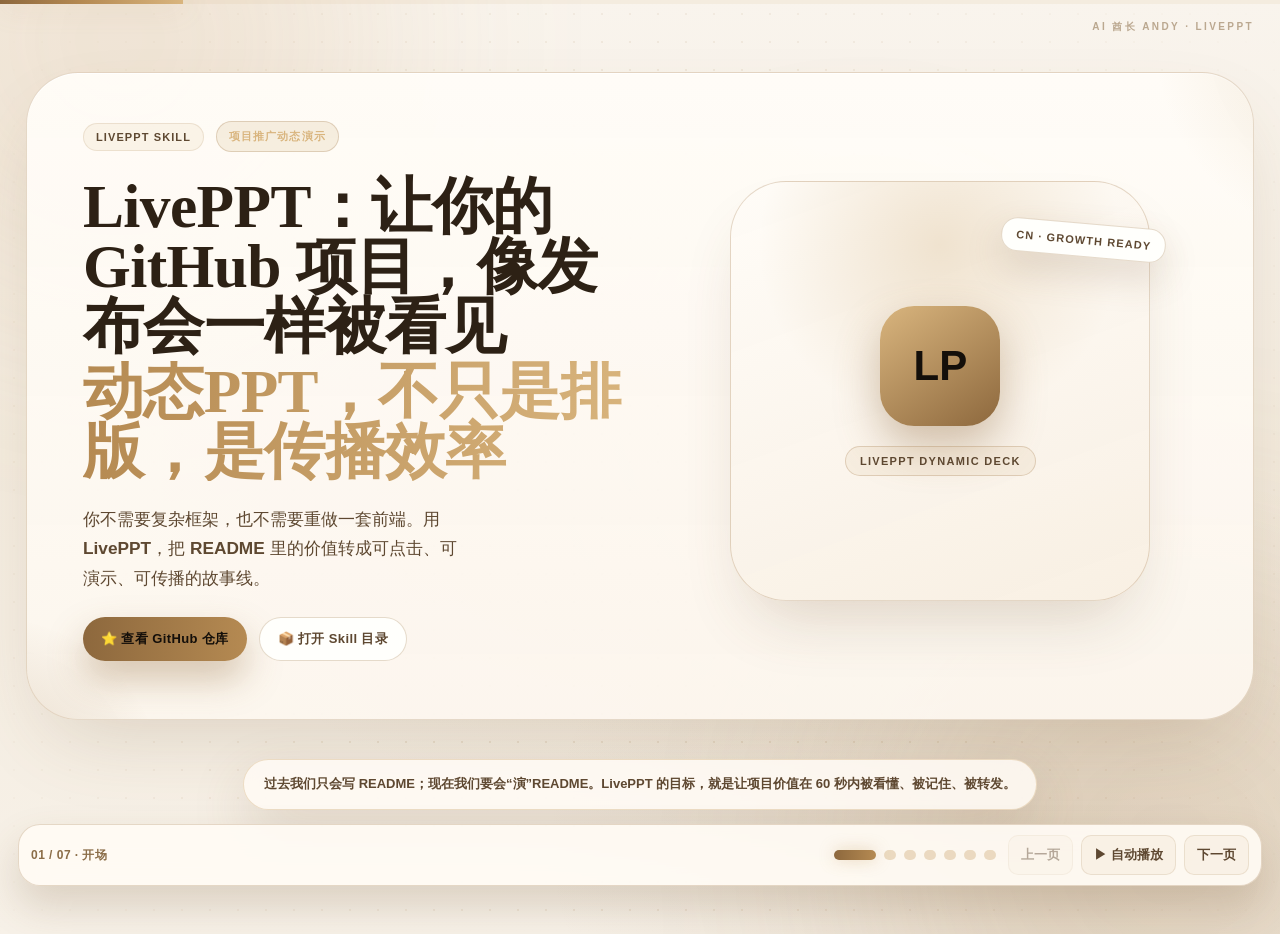
==== skills/public/LivePPT/demos/liveppt-promo/index.html @ 7dd9c33b "feat: rename skill to LivePPT and refresh demo to ivory luxe style" ====
<!doctype html>
<html lang="zh-CN">
  <head>
    <meta charset="UTF-8" />
    <meta name="viewport" content="width=device-width, initial-scale=1.0" />
    <title>LivePPT · 项目推广动态演示（Ivory Luxe）</title>
    <link rel="stylesheet" href="./styles.css" />
  </head>
  <body>
    <div id="app" class="deck" tabindex="0">
      <div class="bg-blob blob-a"></div>
      <div class="bg-blob blob-b"></div>
      <div class="bg-blob blob-c"></div>
      <div class="grid-dots"></div>

      <div class="watermark">AI 酋长 Andy · LivePPT</div>

      <div class="top-progress">
        <div id="progressBar"></div>
      </div>

      <main id="slideRoot" class="slide-root"></main>

      <div class="script-footer">
        <div id="scriptFooter" class="script-bubble"></div>
      </div>

      <footer class="bottom-toolbar">
        <div id="stepHint" class="step-hint"></div>
        <div id="dotNav" class="dot-nav" aria-label="步骤导航"></div>
        <div class="controls">
          <button id="prevBtn" type="button">上一页</button>
          <button id="playBtn" type="button">▶ 自动播放</button>
          <button id="nextBtn" type="button">下一页</button>
        </div>
      </footer>
    </div>

    <script src="./script.js"></script>
  </body>
</html>
---- skills/public/LivePPT/demos/liveppt-promo/styles.css ----
:root {
  color-scheme: light;
  --lp-bg: #f8f4ee;
  --lp-bg-soft: #efe6d9;
  --lp-bg-accent: #e7d7c3;
  --lp-surface: rgba(255, 251, 245, 0.92);
  --lp-surface-strong: rgba(255, 255, 252, 0.98);
  --lp-line: rgba(160, 122, 75, 0.28);
  --lp-line-soft: rgba(160, 122, 75, 0.16);
  --lp-text: #2d2115;
  --lp-text-soft: #5e4831;
  --lp-text-muted: #8b6d48;
  --lp-accent: #b58a52;
  --lp-accent-strong: #d9b57e;
  --lp-accent-deep: #8d683d;
  --lp-success: #5f8d68;
  --lp-danger: #a45f4d;
  --lp-font-display: "Bodoni MT", "Didot", "Songti SC", "Times New Roman", serif;
  --lp-font-body: "Avenir Next", "PingFang SC", "Microsoft YaHei", "Noto Sans SC", sans-serif;
}

* {
  box-sizing: border-box;
}

html,
body {
  margin: 0;
  min-height: 100%;
}

body {
  background: var(--lp-bg);
  font-family: var(--lp-font-body);
  color: var(--lp-text);
}

.deck {
  --mx: 50%;
  --my: 50%;
  position: relative;
  width: 100%;
  min-height: 100vh;
  overflow: hidden;
  background:
    radial-gradient(760px 540px at var(--mx) var(--my), rgba(181, 138, 82, 0.14), transparent 64%),
    radial-gradient(780px 560px at 84% 90%, rgba(141, 104, 61, 0.14), transparent 68%),
    linear-gradient(180deg, #f9f4ed 0%, #f4ecdf 48%, #f7f1e8 100%);
}

.bg-blob {
  position: absolute;
  border-radius: 999px;
  pointer-events: none;
  filter: blur(120px);
  opacity: 0.62;
}

.blob-a {
  top: -220px;
  left: -140px;
  width: 520px;
  height: 520px;
  background: rgba(189, 145, 86, 0.26);
  animation: floatA 11s ease-in-out infinite;
}

.blob-b {
  right: -200px;
  bottom: -230px;
  width: 620px;
  height: 620px;
  background: rgba(169, 125, 73, 0.24);
  animation: floatB 13s ease-in-out infinite;
}

.blob-c {
  right: 20%;
  top: 24%;
  width: 320px;
  height: 320px;
  background: rgba(215, 181, 127, 0.14);
  animation: floatC 15s ease-in-out infinite;
}

.grid-dots {
  position: absolute;
  inset: 0;
  pointer-events: none;
  opacity: 0.38;
  background-image: radial-gradient(rgba(160, 122, 75, 0.35) 1px, transparent 1px);
  background-size: 28px 28px;
  mask-image: radial-gradient(circle at 50% 55%, black 40%, transparent 100%);
}

.watermark {
  position: absolute;
  top: 20px;
  right: 26px;
  z-index: 30;
  font-size: 10px;
  font-weight: 800;
  letter-spacing: 0.24em;
  text-transform: uppercase;
  color: var(--lp-text-muted);
  opacity: 0.56;
  user-select: none;
  pointer-events: none;
}

.top-progress {
  position: absolute;
  top: 0;
  left: 0;
  width: 100%;
  height: 4px;
  z-index: 40;
  background: rgba(201, 163, 106, 0.1);
}

#progressBar {
  width: 0;
  height: 100%;
  background: linear-gradient(90deg, var(--lp-accent-deep) 0%, var(--lp-accent) 45%, var(--lp-accent-strong) 100%);
  box-shadow: 0 0 28px rgba(201, 163, 106, 0.42);
  transition: width 420ms cubic-bezier(0.2, 0.8, 0.2, 1);
}

.slide-root {
  position: relative;
  min-height: 100vh;
  padding: 72px 26px 214px;
  display: flex;
  align-items: center;
  justify-content: center;
}

.slide-shell {
  position: relative;
  width: min(1300px, 100%);
  min-height: 72vh;
  border-radius: 52px;
  padding: 48px 56px;
  border: 1px solid var(--lp-line);
  background: linear-gradient(180deg, rgba(255, 252, 247, 0.97) 0%, rgba(252, 246, 238, 0.95) 100%);
  box-shadow:
    0 34px 84px -24px rgba(109, 79, 47, 0.2),
    inset 0 1px 0 rgba(255, 255, 255, 0.8);
  overflow: hidden;
}

.slide-shell::before {
  content: "";
  position: absolute;
  top: -38%;
  right: -26%;
  width: 420px;
  height: 420px;
  border-radius: 999px;
  background: radial-gradient(circle, rgba(201, 163, 106, 0.24) 0%, transparent 70%);
  pointer-events: none;
}

.slide-shell::after {
  content: "";
  position: absolute;
  left: -18%;
  bottom: -40%;
  width: 360px;
  height: 360px;
  border-radius: 999px;
  background: radial-gradient(circle, rgba(138, 98, 53, 0.24) 0%, transparent 72%);
  pointer-events: none;
}

.scene-enter {
  animation: sceneIn 760ms cubic-bezier(0.2, 0.82, 0.2, 1) both;
}

.section-tag {
  display: inline-flex;
  align-items: center;
  gap: 8px;
  padding: 8px 14px;
  border-radius: 999px;
  border: 1px solid var(--lp-line);
  background: rgba(201, 163, 106, 0.12);
  color: var(--lp-accent);
  font-size: 11px;
  font-weight: 800;
  letter-spacing: 0.11em;
  text-transform: uppercase;
}

.hero-grid {
  display: grid;
  gap: 36px;
  grid-template-columns: 1.1fr 1fr;
  align-items: center;
  position: relative;
  z-index: 2;
}

.hero-left {
  display: flex;
  flex-direction: column;
  gap: 24px;
}

.hero-meta {
  display: inline-flex;
  align-items: center;
  gap: 12px;
  flex-wrap: wrap;
}

.meta-pill {
  padding: 7px 12px;
  border-radius: 999px;
  font-size: 11px;
  font-weight: 800;
  letter-spacing: 0.1em;
  text-transform: uppercase;
  border: 1px solid var(--lp-line-soft);
  background: rgba(201, 163, 106, 0.1);
  color: var(--lp-text-soft);
}

.meta-pill.indigo {
  border-color: var(--lp-line);
  background: rgba(201, 163, 106, 0.16);
  color: var(--lp-accent-strong);
}

.hero-title {
  margin: 0;
  font-size: clamp(2.2rem, 4.8vw, 4.8rem);
  letter-spacing: -0.01em;
  line-height: 0.98;
  font-weight: 700;
  color: var(--lp-text);
  font-family: var(--lp-font-display);
}

.hero-title span {
  display: inline-block;
  margin-top: 4px;
  color: transparent;
  background: linear-gradient(90deg, var(--lp-accent), var(--lp-accent-strong));
  -webkit-background-clip: text;
  background-clip: text;
}

.hero-sub {
  margin: 0;
  max-width: 40ch;
  color: var(--lp-text-soft);
  font-size: 1.08rem;
  line-height: 1.7;
  font-weight: 550;
}

.hero-actions {
  display: flex;
  gap: 12px;
  flex-wrap: wrap;
}

.action-btn {
  display: inline-flex;
  align-items: center;
  gap: 8px;
  text-decoration: none;
  border-radius: 999px;
  padding: 12px 18px;
  font-size: 13px;
  font-weight: 800;
  letter-spacing: 0.03em;
  transition: transform 180ms ease, box-shadow 180ms ease;
}

.action-btn.primary {
  background: linear-gradient(90deg, var(--lp-accent-deep), var(--lp-accent));
  color: #140f0a;
  box-shadow: 0 18px 36px rgba(138, 98, 53, 0.35);
}

.action-btn.secondary {
  border: 1px solid var(--lp-line);
  background: var(--lp-surface-strong);
  color: var(--lp-text-soft);
}

.action-btn:hover {
  transform: translateY(-1px);
}

.hero-right {
  position: relative;
  display: flex;
  align-items: center;
  justify-content: center;
}

.hero-logo-card {
  width: min(420px, 90%);
  aspect-ratio: 1;
  border-radius: 56px;
  background: linear-gradient(160deg, rgba(255, 252, 247, 0.98) 0%, rgba(248, 239, 227, 0.96) 100%);
  border: 1px solid var(--lp-line);
  box-shadow: 0 34px 66px -24px rgba(109, 79, 47, 0.24);
  display: flex;
  flex-direction: column;
  align-items: center;
  justify-content: center;
  gap: 20px;
  position: relative;
  overflow: hidden;
}

.hero-logo-card::after {
  content: "";
  position: absolute;
  inset: 0;
  background: radial-gradient(circle at 50% 15%, rgba(201, 163, 106, 0.26), transparent 44%);
}

.logo-mark {
  width: 120px;
  height: 120px;
  border-radius: 34px;
  display: grid;
  place-items: center;
  color: #140f0a;
  font-size: 42px;
  font-weight: 900;
  background: linear-gradient(145deg, var(--lp-accent-strong), var(--lp-accent-deep));
  box-shadow: 0 20px 44px rgba(138, 98, 53, 0.38);
  z-index: 2;
}

.logo-label {
  z-index: 2;
  padding: 8px 14px;
  border-radius: 999px;
  border: 1px solid var(--lp-line);
  background: rgba(201, 163, 106, 0.1);
  color: var(--lp-text-soft);
  font-size: 11px;
  font-weight: 800;
  letter-spacing: 0.12em;
  text-transform: uppercase;
}

.hero-float-badge {
  position: absolute;
  right: 6%;
  top: 10%;
  padding: 10px 14px;
  border-radius: 16px;
  background: var(--lp-surface-strong);
  border: 1px solid var(--lp-line);
  box-shadow: 0 16px 36px rgba(109, 79, 47, 0.18);
  font-size: 11px;
  font-weight: 800;
  color: var(--lp-text-soft);
  letter-spacing: 0.1em;
  text-transform: uppercase;
  transform: rotate(5deg);
}

.pain-header {
  display: flex;
  flex-direction: column;
  gap: 18px;
  align-items: center;
  text-align: center;
  margin-bottom: 30px;
}

.pain-title {
  margin: 0;
  font-size: clamp(2rem, 4vw, 3.8rem);
  line-height: 1.05;
  letter-spacing: -0.01em;
  font-weight: 700;
  color: var(--lp-text);
  font-family: var(--lp-font-display);
}

.pain-title span {
  color: var(--lp-accent);
  text-decoration: underline;
  text-decoration-color: rgba(201, 163, 106, 0.6);
  text-underline-offset: 8px;
}

.simulator-header {
  margin-bottom: 18px;
}

.simulator-title {
  font-size: clamp(1.8rem, 3.2vw, 3rem);
}

.info-grid {
  display: grid;
  gap: 18px;
  grid-template-columns: repeat(3, minmax(0, 1fr));
}

.info-card {
  border-radius: 30px;
  padding: 28px;
  border: 1px solid var(--lp-line);
  background: var(--lp-surface);
  box-shadow: 0 20px 46px -24px rgba(0, 0, 0, 0.46);
  transition: transform 220ms ease, border-color 220ms ease;
}

.info-card:hover {
  transform: translateY(-4px);
  border-color: var(--lp-accent);
}

.info-icon {
  width: 60px;
  height: 60px;
  border-radius: 18px;
  display: grid;
  place-items: center;
  font-size: 28px;
  margin-bottom: 16px;
  background: rgba(201, 163, 106, 0.14);
  color: var(--lp-accent-strong);
}

.info-title {
  margin: 0 0 10px;
  font-size: 1.46rem;
  letter-spacing: -0.02em;
  font-weight: 700;
  color: var(--lp-text);
  font-family: var(--lp-font-display);
}

.info-text {
  margin: 0;
  color: var(--lp-text-soft);
  line-height: 1.72;
  font-size: 0.95rem;
  font-weight: 550;
}

.split-grid {
  display: grid;
  gap: 26px;
  grid-template-columns: 1fr 1fr;
  align-items: stretch;
}

.copy-column {
  display: flex;
  flex-direction: column;
  gap: 22px;
}

.big-title {
  margin: 0;
  font-size: clamp(2rem, 4vw, 3.9rem);
  line-height: 1.02;
  letter-spacing: -0.01em;
  font-weight: 700;
  color: var(--lp-text);
  font-family: var(--lp-font-display);
}

.big-title span {
  color: var(--lp-accent);
}

.lead {
  margin: 0;
  font-size: 1.03rem;
  color: var(--lp-text-soft);
  line-height: 1.75;
  font-weight: 550;
}

.usecase-title {
  margin-top: 14px;
}

.usecase-subtitle {
  margin-top: 10px;
}

.feature-list {
  margin: 2px 0 0;
  padding: 0;
  list-style: none;
  display: flex;
  flex-direction: column;
  gap: 14px;
}

.feature-list li {
  border-radius: 18px;
  border: 1px solid var(--lp-line-soft);
  background: rgba(201, 163, 106, 0.08);
  padding: 14px 16px;
  color: var(--lp-text-soft);
  line-height: 1.55;
  font-size: 0.93rem;
  box-shadow: 0 8px 20px rgba(0, 0, 0, 0.24);
}

.terminal-card {
  display: flex;
  flex-direction: column;
  border-radius: 28px;
  overflow: hidden;
  border: 1px solid var(--lp-line);
  background: var(--lp-surface-strong);
  box-shadow: 0 30px 56px -26px rgba(109, 79, 47, 0.18);
}

.terminal-head {
  background: rgba(248, 240, 229, 0.92);
  border-bottom: 1px solid var(--lp-line-soft);
  padding: 12px 16px;
  display: flex;
  align-items: center;
  gap: 8px;
}

.term-dot {
  width: 10px;
  height: 10px;
  border-radius: 999px;
}

.term-dot.red {
  background: #d7846f;
}

.term-dot.yellow {
  background: #e7be72;
}

.term-dot.green {
  background: #9dcba5;
}

.term-title {
  margin-left: 8px;
  font-size: 11px;
  color: var(--lp-accent-deep);
  letter-spacing: 0.13em;
  text-transform: uppercase;
  font-family: "JetBrains Mono", "SFMono-Regular", Menlo, Monaco, monospace;
}

.terminal-body {
  padding: 20px;
  font-family: "JetBrains Mono", "SFMono-Regular", Menlo, Monaco, monospace;
  font-size: 12.5px;
  line-height: 1.72;
  color: var(--lp-text-soft);
  overflow: auto;
  height: 100%;
}

.terminal-body .line-muted {
  color: var(--lp-text-muted);
}

.terminal-body .line-cmd {
  color: var(--lp-accent-strong);
  font-weight: 700;
}

.terminal-body .line-good {
  color: var(--lp-success);
  font-weight: 700;
}

.terminal-body .line-note {
  color: var(--lp-accent-deep);
}

.sim-grid {
  position: relative;
  z-index: 2;
  display: grid;
  grid-template-columns: 1.06fr 0.94fr;
  gap: 22px;
}

.template-market {
  border-radius: 34px;
  border: 1px solid var(--lp-line);
  background: var(--lp-surface);
  padding: 20px;
  box-shadow: 0 20px 48px -26px rgba(0, 0, 0, 0.42);
  display: flex;
  flex-direction: column;
  gap: 12px;
}

.market-head {
  display: flex;
  align-items: center;
  gap: 12px;
}

.market-logo {
  width: 44px;
  height: 44px;
  border-radius: 14px;
  display: grid;
  place-items: center;
  font-weight: 900;
  color: #140f0a;
  background: linear-gradient(145deg, var(--lp-accent-strong), var(--lp-accent-deep));
  box-shadow: 0 10px 24px rgba(138, 98, 53, 0.34);
}

.market-head h3 {
  margin: 0;
  font-size: 1.18rem;
  letter-spacing: -0.01em;
  color: var(--lp-text);
  font-family: var(--lp-font-display);
}

.market-head p {
  margin: 3px 0 0;
  color: var(--lp-text-muted);
  font-size: 11px;
  font-family: "JetBrains Mono", "SFMono-Regular", Menlo, Monaco, monospace;
}

.template-list {
  display: flex;
  flex-direction: column;
  gap: 10px;
  margin-top: 8px;
}

.template-item {
  border-radius: 20px;
  border: 1px solid var(--lp-line-soft);
  background: rgba(201, 163, 106, 0.08);
  padding: 14px;
  display: flex;
  justify-content: space-between;
  align-items: center;
  gap: 12px;
  transition: border-color 180ms ease, transform 180ms ease;
}

.template-item:hover {
  border-color: var(--lp-accent);
  transform: translateY(-1px);
}

.template-item.is-installed {
  background: rgba(157, 203, 165, 0.12);
  border-color: rgba(157, 203, 165, 0.48);
}

.template-main {
  min-width: 0;
}

.template-main strong {
  display: block;
  font-size: 14px;
  color: var(--lp-text);
}

.template-main span {
  display: block;
  margin-top: 4px;
  font-size: 11px;
  color: var(--lp-text-muted);
  font-family: "JetBrains Mono", "SFMono-Regular", Menlo, Monaco, monospace;
}

.template-btn {
  border: none;
  border-radius: 999px;
  padding: 9px 14px;
  min-width: 92px;
  font-size: 12px;
  font-weight: 800;
  cursor: pointer;
  transition: transform 160ms ease;
  background: linear-gradient(90deg, var(--lp-accent-deep), var(--lp-accent));
  color: #140f0a;
}

.template-btn:hover:not(:disabled) {
  transform: translateY(-1px);
}

.template-btn:disabled {
  cursor: not-allowed;
  opacity: 0.65;
}

.template-btn.is-loading {
  background: rgba(201, 163, 106, 0.18);
  color: var(--lp-accent-strong);
}

.template-btn.is-installed {
  background: rgba(157, 203, 165, 0.2);
  color: #bfd9c2;
}

.status-panel {
  display: grid;
  grid-template-rows: auto 1fr;
  gap: 12px;
}

.agent-loadout {
  border-radius: 28px;
  border: 1px solid var(--lp-line);
  background: var(--lp-surface);
  padding: 18px;
  box-shadow: 0 18px 40px -25px rgba(0, 0, 0, 0.38);
}

.loadout-head {
  display: flex;
  justify-content: space-between;
  align-items: center;
  gap: 10px;
}

.loadout-head strong {
  font-size: 13px;
  letter-spacing: 0.08em;
  text-transform: uppercase;
  color: var(--lp-text-soft);
}

.online-badge {
  border-radius: 999px;
  padding: 4px 8px;
  border: 1px solid rgba(157, 203, 165, 0.48);
  background: rgba(157, 203, 165, 0.14);
  color: #bfd9c2;
  font-size: 10px;
  font-weight: 800;
  letter-spacing: 0.08em;
}

.loadout-items {
  margin-top: 12px;
  display: flex;
  gap: 10px;
  flex-wrap: wrap;
}

.loadout-chip {
  display: inline-flex;
  align-items: center;
  gap: 7px;
  border-radius: 999px;
  padding: 7px 12px;
  border: 1px solid var(--lp-line-soft);
  background: rgba(201, 163, 106, 0.1);
  color: var(--lp-text-soft);
  font-size: 11px;
  font-weight: 700;
}

.loadout-empty {
  margin-top: 12px;
  color: var(--lp-text-muted);
  font-size: 12px;
  font-style: italic;
}

.log-panel {
  min-height: 0;
}

.log-lines {
  display: flex;
  flex-direction: column;
  gap: 6px;
}

.log-line {
  font-family: "JetBrains Mono", "SFMono-Regular", Menlo, Monaco, monospace;
  font-size: 12px;
  line-height: 1.6;
  color: var(--lp-text-soft);
  animation: fadeLine 360ms ease both;
}

.log-line.cmd {
  color: var(--lp-accent-strong);
  font-weight: 700;
}

.log-line.ok {
  color: var(--lp-success);
}

.log-empty {
  color: var(--lp-text-muted);
  text-align: center;
  margin-top: 46px;
  font-size: 12px;
  font-style: italic;
}

.log-cursor {
  color: var(--lp-accent);
  animation: blink 1s steps(2, start) infinite;
}

.module-head {
  text-align: center;
  margin-bottom: 26px;
}

.module-title {
  margin: 14px 0 0;
  font-size: clamp(2rem, 3.9vw, 3.45rem);
  line-height: 1.05;
  letter-spacing: -0.01em;
  font-weight: 700;
  color: var(--lp-text);
  font-family: var(--lp-font-display);
}

.module-grid {
  display: grid;
  gap: 16px;
  grid-template-columns: repeat(3, minmax(0, 1fr));
}

.module-card {
  border-radius: 28px;
  border: 1px solid var(--lp-line);
  background: var(--lp-surface);
  padding: 22px;
  box-shadow: 0 16px 38px -24px rgba(0, 0, 0, 0.38);
  border-top-width: 7px;
}

.module-card.blue {
  border-top-color: #9a7546;
}

.module-card.indigo {
  border-top-color: #c9a36a;
}

.module-card.purple {
  border-top-color: #e7be72;
}

.module-card h3 {
  margin: 0;
  font-size: 1.34rem;
  letter-spacing: -0.01em;
  color: var(--lp-text);
  font-family: var(--lp-font-display);
}

.module-card p {
  margin: 9px 0 0;
  color: var(--lp-text-soft);
  line-height: 1.7;
  font-size: 0.94rem;
}

.usecase-grid {
  display: grid;
  gap: 22px;
  grid-template-columns: 1.08fr 0.92fr;
  align-items: stretch;
}

.case-list {
  display: flex;
  flex-direction: column;
  gap: 12px;
  margin-top: 16px;
}

.case-item {
  border-radius: 22px;
  border: 1px solid var(--lp-line-soft);
  background: rgba(201, 163, 106, 0.08);
  padding: 16px;
  display: flex;
  gap: 12px;
  box-shadow: 0 14px 34px -24px rgba(0, 0, 0, 0.32);
}

.case-index {
  flex: 0 0 auto;
  width: 36px;
  height: 36px;
  border-radius: 12px;
  background: rgba(201, 163, 106, 0.16);
  color: var(--lp-accent-strong);
  display: grid;
  place-items: center;
  font-size: 13px;
  font-weight: 900;
}

.case-copy h4 {
  margin: 0;
  font-size: 1rem;
  letter-spacing: -0.01em;
  color: var(--lp-text);
  font-family: var(--lp-font-display);
}

.case-copy p {
  margin: 6px 0 0;
  font-size: 0.9rem;
  color: var(--lp-text-soft);
  line-height: 1.64;
}

.summary-stage {
  background: transparent;
  border: none;
  box-shadow: none;
  padding: 0;
}

.summary-stage::before,
.summary-stage::after {
  display: none;
}

.summary-shell {
  width: min(1040px, 100%);
  margin: 0 auto;
  border-radius: 56px;
  border: 1px solid var(--lp-line);
  background: linear-gradient(180deg, rgba(255, 252, 247, 0.98) 0%, rgba(248, 239, 227, 0.95) 100%);
  box-shadow: 0 38px 88px -28px rgba(109, 79, 47, 0.26);
  padding: 56px;
  position: relative;
  overflow: hidden;
}

.summary-shell::after {
  content: "";
  position: absolute;
  top: -120px;
  right: -120px;
  width: 320px;
  height: 320px;
  border-radius: 999px;
  background: radial-gradient(circle, rgba(201, 163, 106, 0.22) 0%, transparent 68%);
}

.summary-title {
  margin: 0;
  text-align: center;
  font-size: clamp(2rem, 4vw, 3.5rem);
  letter-spacing: -0.01em;
  font-weight: 700;
  color: var(--lp-text);
  font-family: var(--lp-font-display);
}

.summary-list {
  margin: 34px 0 0;
  display: flex;
  flex-direction: column;
  gap: 16px;
}

.summary-item {
  border: 1px solid var(--lp-line-soft);
  border-radius: 22px;
  background: rgba(201, 163, 106, 0.08);
  padding: 16px;
  display: flex;
  gap: 12px;
  box-shadow: 0 14px 30px -24px rgba(0, 0, 0, 0.3);
}

.summary-no {
  flex: 0 0 auto;
  width: 38px;
  height: 38px;
  border-radius: 12px;
  display: grid;
  place-items: center;
  color: #140f0a;
  font-size: 13px;
  font-weight: 900;
  background: linear-gradient(145deg, var(--lp-accent-strong), var(--lp-accent-deep));
}

.summary-item p {
  margin: 0;
  color: var(--lp-text-soft);
  line-height: 1.65;
  font-size: 0.98rem;
}

.summary-actions {
  margin-top: 30px;
  display: flex;
  justify-content: center;
  gap: 12px;
  flex-wrap: wrap;
}

.primary-cta {
  border: none;
  border-radius: 999px;
  padding: 14px 24px;
  background: linear-gradient(90deg, var(--lp-accent-deep), var(--lp-accent));
  color: #140f0a;
  font-size: 15px;
  font-weight: 800;
  cursor: pointer;
  box-shadow: 0 16px 32px rgba(138, 98, 53, 0.32);
}

.ghost-cta {
  border-radius: 999px;
  border: 1px solid var(--lp-line);
  padding: 13px 20px;
  background: rgba(201, 163, 106, 0.08);
  color: var(--lp-text-soft);
  text-decoration: none;
  font-size: 14px;
  font-weight: 800;
}

.script-footer {
  position: fixed;
  left: 0;
  right: 0;
  bottom: 90px;
  z-index: 50;
  display: flex;
  justify-content: center;
  pointer-events: none;
  padding: 0 16px;
}

.script-bubble {
  max-width: min(1020px, 100%);
  border-radius: 999px;
  border: 1px solid rgba(201, 163, 106, 0.34);
  background: rgba(255, 251, 245, 0.86);
  backdrop-filter: blur(14px);
  -webkit-backdrop-filter: blur(14px);
  box-shadow: 0 22px 56px rgba(109, 79, 47, 0.18);
  padding: 14px 20px;
  color: var(--lp-text-soft);
  font-size: 13px;
  line-height: 1.6;
  font-weight: 600;
}

.bottom-toolbar {
  position: fixed;
  left: 18px;
  right: 18px;
  bottom: 14px;
  z-index: 60;
  border-radius: 22px;
  border: 1px solid var(--lp-line);
  background: rgba(255, 251, 245, 0.92);
  backdrop-filter: blur(14px);
  -webkit-backdrop-filter: blur(14px);
  box-shadow: 0 20px 40px rgba(109, 79, 47, 0.2);
  padding: 10px 12px;
  display: grid;
  grid-template-columns: 1fr auto auto;
  align-items: center;
  gap: 12px;
}

.step-hint {
  font-size: 12px;
  color: var(--lp-text-muted);
  font-weight: 700;
  letter-spacing: 0.04em;
}

.dot-nav {
  display: inline-flex;
  align-items: center;
  gap: 8px;
}

.dot-nav button {
  width: 10px;
  height: 10px;
  border: none;
  border-radius: 999px;
  background: rgba(201, 163, 106, 0.36);
  cursor: pointer;
  transition: width 230ms ease, background-color 230ms ease;
}

.dot-nav button.is-active {
  width: 42px;
  background: linear-gradient(90deg, var(--lp-accent-deep), var(--lp-accent));
  box-shadow: 0 0 16px rgba(201, 163, 106, 0.42);
}

.controls {
  display: inline-flex;
  gap: 8px;
}

.controls button {
  border-radius: 10px;
  border: 1px solid var(--lp-line-soft);
  background: rgba(201, 163, 106, 0.08);
  color: var(--lp-text-soft);
  font-size: 13px;
  font-weight: 800;
  padding: 10px 12px;
  cursor: pointer;
  transition: transform 150ms ease, border-color 150ms ease;
}

.controls button:hover:not(:disabled) {
  transform: translateY(-1px);
  border-color: var(--lp-accent);
}

.controls button:disabled {
  cursor: not-allowed;
  opacity: 0.45;
}

#playBtn.is-playing {
  background: linear-gradient(90deg, var(--lp-accent-deep), var(--lp-accent));
  color: #140f0a;
  border-color: transparent;
}

@keyframes sceneIn {
  from {
    opacity: 0;
    transform: translateY(28px) scale(0.98);
  }
  to {
    opacity: 1;
    transform: translateY(0) scale(1);
  }
}

@keyframes fadeLine {
  from {
    opacity: 0;
    transform: translateX(8px);
  }
  to {
    opacity: 1;
    transform: translateX(0);
  }
}

@keyframes blink {
  50% {
    opacity: 0;
  }
}

@keyframes floatA {
  0%,
  100% {
    transform: translateY(0) scale(1);
  }
  50% {
    transform: translateY(20px) scale(1.06);
  }
}

@keyframes floatB {
  0%,
  100% {
    transform: translateY(0) translateX(0) scale(1);
  }
  50% {
    transform: translateY(-18px) translateX(-12px) scale(1.05);
  }
}

@keyframes floatC {
  0%,
  100% {
    transform: translateY(0) translateX(0);
  }
  50% {
    transform: translateY(10px) translateX(14px);
  }
}

@media (max-width: 1260px) {
  .slide-shell {
    padding: 36px 36px;
    border-radius: 42px;
  }

  .hero-grid,
  .split-grid,
  .sim-grid,
  .usecase-grid {
    grid-template-columns: 1fr;
  }

  .hero-right {
    order: -1;
  }

  .hero-logo-card {
    max-width: 360px;
  }

  .info-grid,
  .module-grid {
    grid-template-columns: repeat(2, minmax(0, 1fr));
  }
}

@media (max-width: 900px) {
  .slide-root {
    padding: 70px 14px 230px;
  }

  .slide-shell {
    border-radius: 30px;
    padding: 24px;
    min-height: auto;
  }

  .hero-title,
  .pain-title,
  .big-title,
  .module-title,
  .summary-title {
    letter-spacing: -0.02em;
  }

  .info-grid,
  .module-grid {
    grid-template-columns: 1fr;
  }

  .summary-shell {
    padding: 30px 22px;
    border-radius: 32px;
  }

  .script-footer {
    bottom: 104px;
  }

  .script-bubble {
    border-radius: 20px;
    font-size: 12px;
  }

  .bottom-toolbar {
    left: 10px;
    right: 10px;
    grid-template-columns: 1fr;
    gap: 10px;
  }

  .dot-nav {
    justify-content: center;
  }

  .controls {
    justify-content: stretch;
  }

  .controls button {
    flex: 1;
  }

  .watermark {
    right: 16px;
    top: 14px;
  }
}

@media (prefers-reduced-motion: reduce) {
  .scene-enter,
  .bg-blob,
  #progressBar,
  .info-card,
  .template-item,
  .dot-nav button,
  .controls button,
  .action-btn {
    animation: none !important;
    transition: none !important;
  }
}
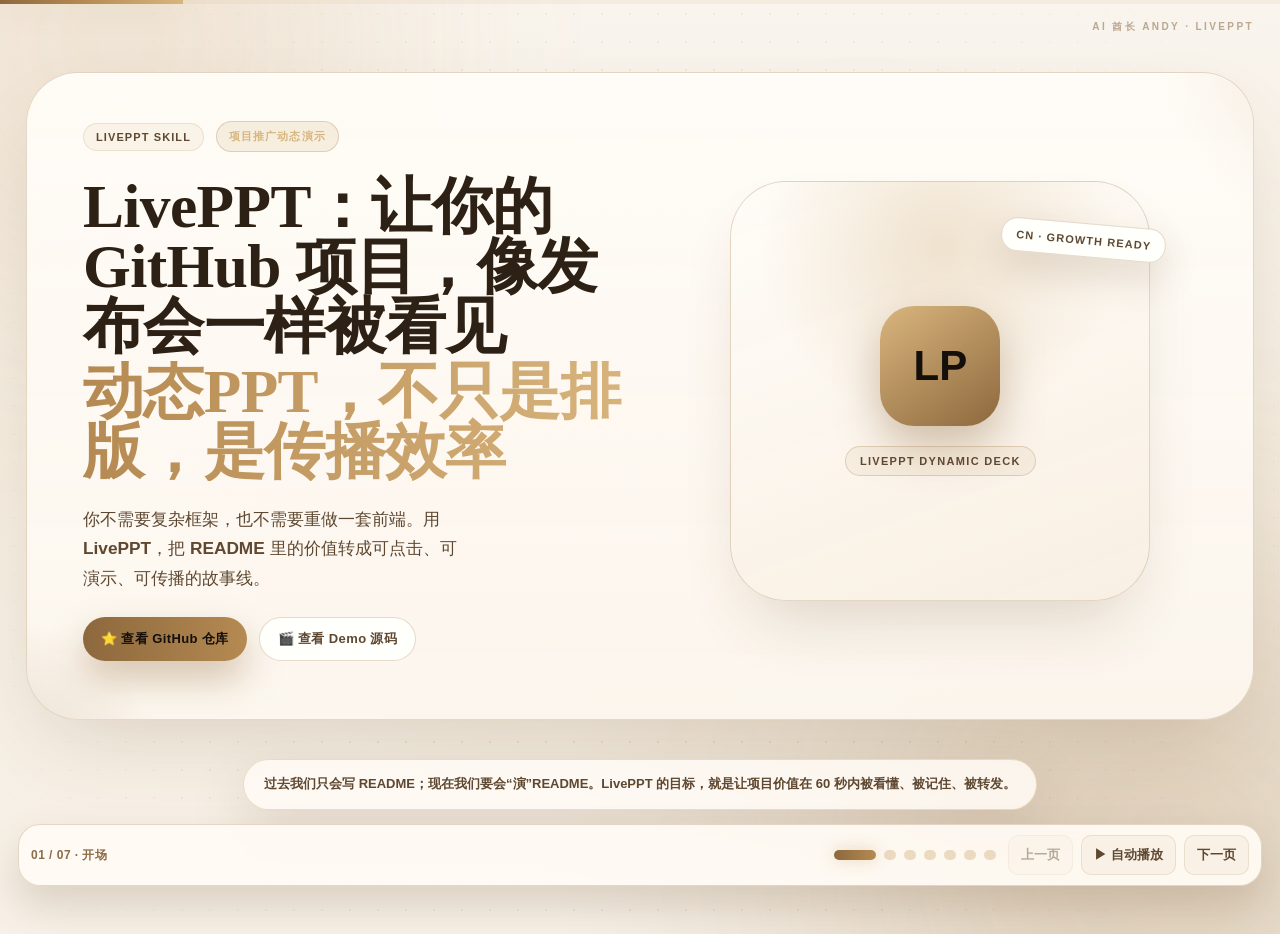
==== commit 3744df39: "seo/geo: 统一作者职称为流量 AI 联合创始人、星觉 AI 创始人，并补全页面元数据与一句话简介" ====
--- a/skills/public/LivePPT/demos/liveppt-promo/index.html
+++ b/skills/public/LivePPT/demos/liveppt-promo/index.html
@@ -1,6 +1,6 @@
 <!doctype html>
 <html lang="zh-CN">
-  <head>
+  <head><!-- andy-seo-extra --><link rel="canonical" href="https://aipmandy.github.io/LivePPT/skills/public/LivePPT/demos/liveppt-promo/index.html"><meta property="og:type" content="website"><meta property="og:locale" content="zh_CN"><meta property="og:site_name" content="LivePPT：Markdown 转交互式 HTML 演示页"><meta property="og:url" content="https://aipmandy.github.io/LivePPT/skills/public/LivePPT/demos/liveppt-promo/index.html"><meta property="og:title" content="LivePPT · 项目推广动态演示（Ivory Luxe）"><meta property="og:description" content="把 Markdown 或 GitHub README 一键变成可翻页、可演示、可分享的独立 HTML 页面，无需前端构建工具。"><meta property="og:image" content="https://aipmandy.github.io/LivePPT/og.png"><meta property="og:image:width" content="1200"><meta property="og:image:height" content="630"><meta name="twitter:card" content="summary_large_image"><meta name="twitter:site" content="@AIPMAndy"><meta name="twitter:creator" content="@AIPMAndy"><meta name="twitter:title" content="LivePPT · 项目推广动态演示（Ivory Luxe）"><meta name="twitter:description" content="把 Markdown 或 GitHub README 一键变成可翻页、可演示、可分享的独立 HTML 页面，无需前端构建工具。"><meta name="twitter:image" content="https://aipmandy.github.io/LivePPT/og.png"><!-- /andy-seo-extra -->
     <meta charset="UTF-8" />
     <meta name="viewport" content="width=device-width, initial-scale=1.0" />
     <title>LivePPT · 项目推广动态演示（Ivory Luxe）</title>
